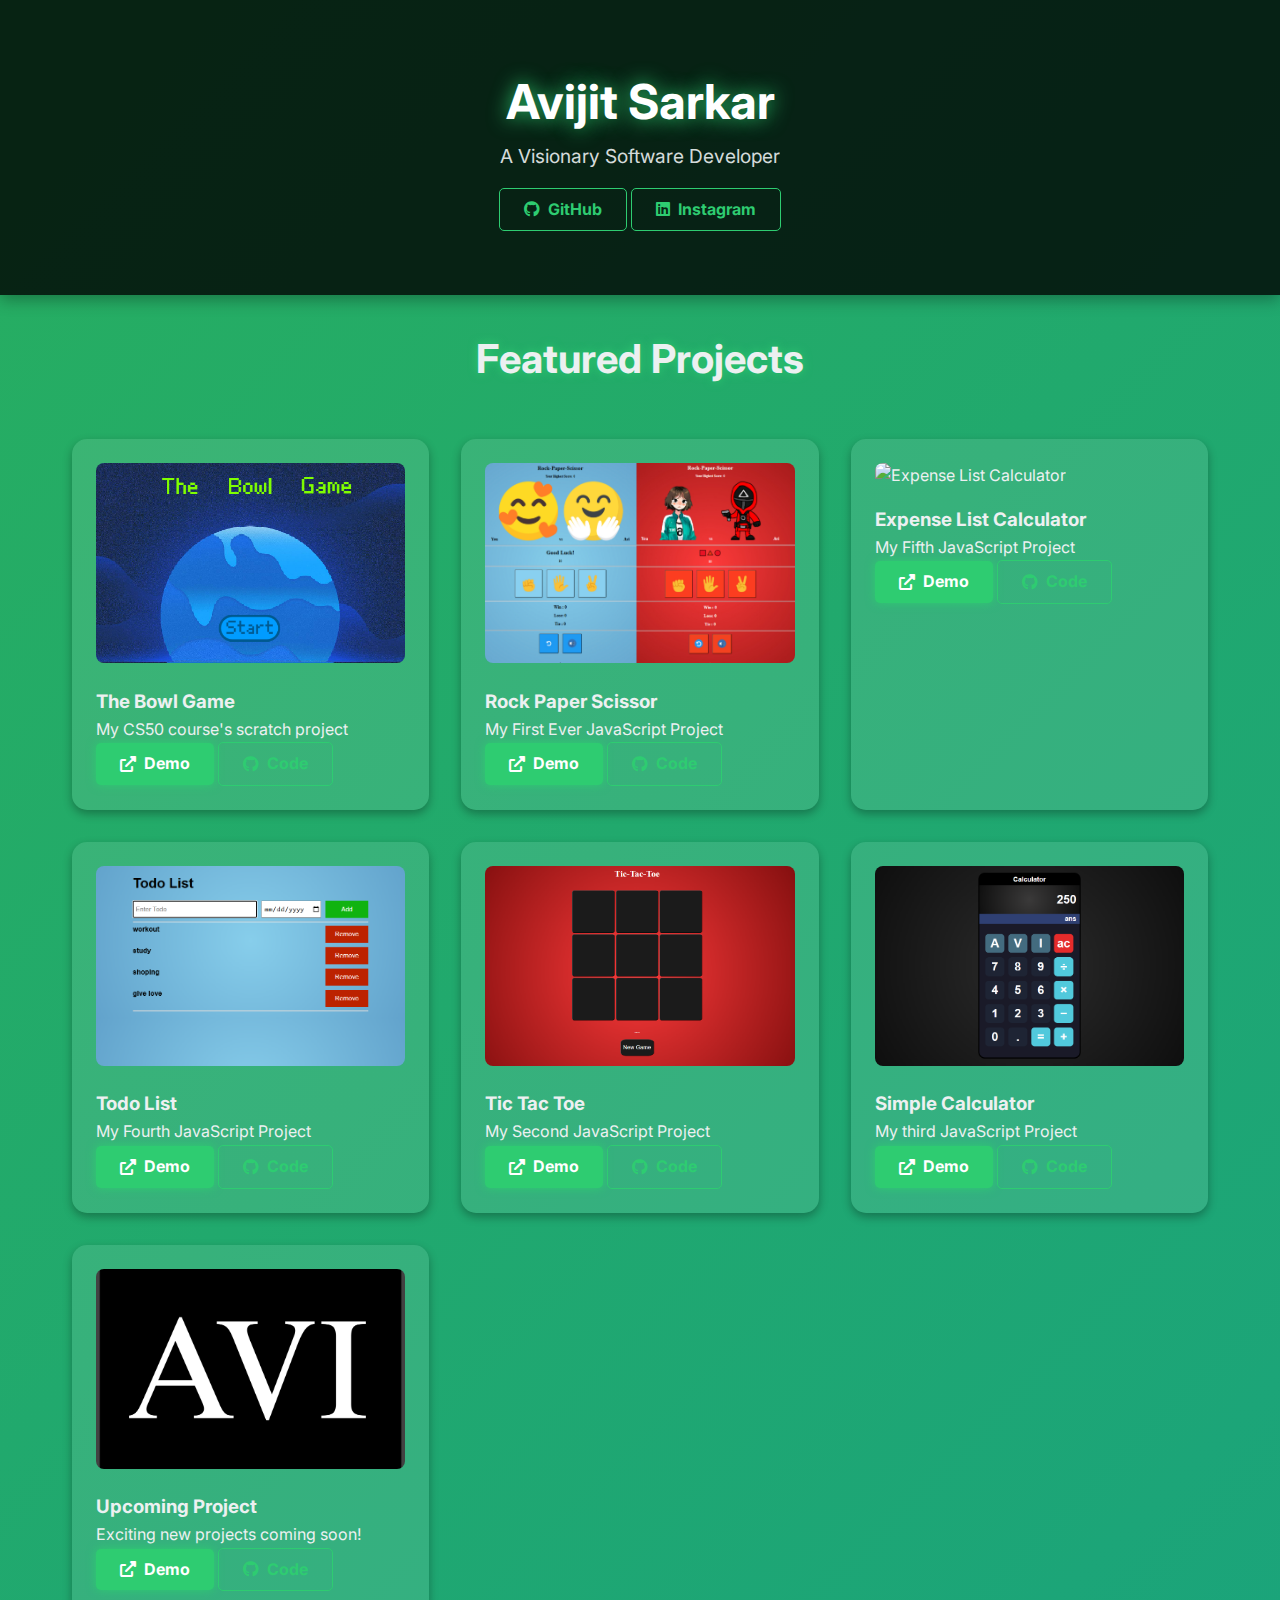
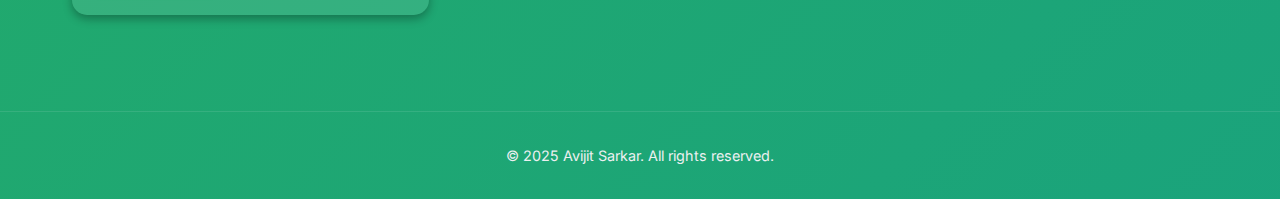
==== index.html @ c71cdaf8 "Update index.html" ====
<!DOCTYPE html>
<html lang="en">
<head>
<meta charset="UTF-8">
<meta name="viewport" content="width=device-width, initial-scale=1.0">
<title>Avijit Sarkar | Portfolio</title>
<link rel="stylesheet"
href="https://cdnjs.cloudflare.com/ajax/libs/font-awesome/6.0.0/css/all.min.css">
<link
href="https://fonts.googleapis.com/css2?family=Inter:wght@300;400;500;600;700&display=s
wap" rel="stylesheet">
<style>
/* Color Variables */
:root {
--primary-color: #2ecc71;
--secondary-color: #27ae60;
--dark-bg: #111;
--light-text: #ecf0f1;
--card-bg: rgba(255, 255, 255, 0.1);
}
* {
margin: 0;
padding: 0;
box-sizing: border-box;
font-family: 'Inter', sans-serif;
}
/* 🔥 Animated Background */
body {
background: linear-gradient(-45deg, #2c3e50, #34495e, #16a085, #27ae60);
background-size: 400% 400%;
animation: gradientBG 8s ease infinite;
color: var(--light-text);
line-height: 1.6;
overflow-x: hidden;
}
@keyframes gradientBG {
0% { background-position: 0% 50%; }
50% { background-position: 100% 50%; }
100% { background-position: 0% 50%; }
}
.container {
max-width: 1200px;
margin: 0 auto;
padding: 2rem;
}
/* 🔥 Header with Glow Effect */
header {
text-align: center;
padding: 4rem 0;
background: rgba(0, 0, 0, 0.8);
box-shadow: 0 5px 15px rgba(0, 0, 0, 0.3);
}
.header-content h1 {
font-size: 3rem;
color: #fff;
text-shadow: 0px 0px 20px var(--primary-color);
}
.header-content p {
font-size: 1.2rem;
opacity: 0.9;
}
/* 🔥 Animated Project Cards */
.projects-grid {
display: grid;
grid-template-columns: repeat(auto-fit, minmax(300px, 1fr));
gap: 2rem;
margin-top: 3rem;
}
.project-card {
background: var(--card-bg);
border-radius: 15px;
padding: 1.5rem;
transition: transform 0.4s ease, box-shadow 0.3s ease;
position: relative;
overflow: hidden;
box-shadow: 0px 4px 10px rgba(0, 0, 0, 0.3);
}
.project-card:hover {
transform: scale(1.05);
box-shadow: 0px 10px 30px rgba(0, 255, 100, 0.5);
}
/* 🔥 Project Image */
.project-image {
width: 100%;
height: 200px;
object-fit: cover;
border-radius: 8px;
margin-bottom: 1rem;
transition: transform 0.3s ease;
}
.project-card:hover .project-image {
transform: scale(1.1);
}
/* 🔥 Buttons with Neon Glow */
.btn {
padding: 0.5rem 1.5rem;
border-radius: 5px;
text-decoration: none;
display: inline-flex;
align-items: center;
gap: 0.5rem;
transition: all 0.3s ease-in-out;
font-weight: bold;
}
.btn-primary {
background: var(--primary-color);
color: white;
box-shadow: 0 0 10px var(--primary-color);
}
.btn-primary:hover {
background: var(--secondary-color);
box-shadow: 0 0 20px var(--secondary-color);
}
.btn-ghost {
border: 1px solid var(--primary-color);
color: var(--primary-color);
}
.btn-ghost:hover {
background: var(--primary-color);
color: white;
}
/* 🔥 Footer */
footer {
text-align: center;
padding: 2rem;
margin-top: 4rem;
border-top: 1px solid rgba(255, 255, 255, 0.1);
font-size: 0.9rem;
}
</style>
</head>
<body>
<header>
<div class="header-content">
<h1>Avijit Sarkar</h1>
<p>A Visionary Software Developer</p>
<div class="social-links" style="margin-top: 1rem;">
<a href="https://github.com/AnoySarkar" class="btn btn-ghost"><i class="fab fa-github"></i> GitHub</a>
<a href="https://www.instagram.com/avijit.sarkar__/" class="btn btn-ghost"><i class="fab fa-linkedin"></i> Instagram</a>
</div>
</div>
</header>
<div class="container">
<h2 style="text-align: center; font-size: 2.5rem; text-shadow: 0 0 10px
var(--primary-color);">Featured Projects</h2>
<div class="projects-grid" id="projects-container">
<!-- Projects will be injected here by JavaScript -->
</div>
</div>
<footer>
<p>&copy; 2025 Avijit Sarkar. All rights reserved.</p>
</footer>
<script>
// Project data - simply add new projects here
const projects = [
{
title: "The Bowl Game",
description: "My CS50 course's scratch project",
image: "tbg_ss.png",
tags: ["Scratch"],
demo: "https://scratch.mit.edu/projects/798036340/",
code: "https://scratch.mit.edu/projects/798036340/editor/"
},
{
title: "Rock Paper Scissor",
description: "My First Ever JavaScript Project",
image: "RPS_ss.jpg",
tags: ["HTML", "CSS", "JavaScript"],
demo: "RockPaperScissor.html",
code: "https://github.com/AnoySarkar/AnoyProjects/blob/main/RockPaperScissor.html"
},

{
title: "Expense List Calculator",
description: "My Fifth JavaScript Project",
image: "expense.png",
tags: ["HTML", "CSS", "JavaScript"],
demo: "ExpenseList.html",
code: "#"
},

{
title: "Todo List",
description: "My Fourth JavaScript Project",
image: "todo2.png",
tags: ["HTML", "CSS", "JavaScript"],
demo: "11-todoList.html",
code: "#"
},
  
{
title: "Tic Tac Toe",
description: "My Second JavaScript Project",
image: "rps.png",
tags: ["HTML", "CSS", "JavaScript"],
demo: "ttt.html",
code: "https://github.com/AnoySarkar/AnoyProjects/blob/main/ttt.html"
},
{
title: "Simple Calculator",
description: "My third JavaScript Project",
image: "calculator.png",
tags: ["HTML", "CSS", "JavaScript"],
demo: "calculator.html",
code: "#"
},
{
title: "Upcoming Project",
description: "Exciting new projects coming soon!",
image: "avi.jpg",
tags: ["Coming Soon"],
demo: "#",
code: "#"
}
];
// Generate project cards dynamically
const projectsContainer = document.getElementById('projects-container');
projects.forEach(project => {
const projectCard = document.createElement('div');
projectCard.className = 'project-card';
projectCard.innerHTML = `
<img src="${project.image}" alt="${project.title}" class="project-image">
<h3>${project.title}</h3>
<p>${project.description}</p>
<div class="project-links">
<a href="${project.demo}" class="btn btn-primary" target="_blank"><i class="fas
fa-external-link-alt"></i> Demo</a>
<a href="${project.code}" class="btn btn-ghost" target="_blank"><i class="fab
fa-github"></i> Code</a>
</div>
`;
projectsContainer.appendChild(projectCard);
});
</script>
</body>
</html>
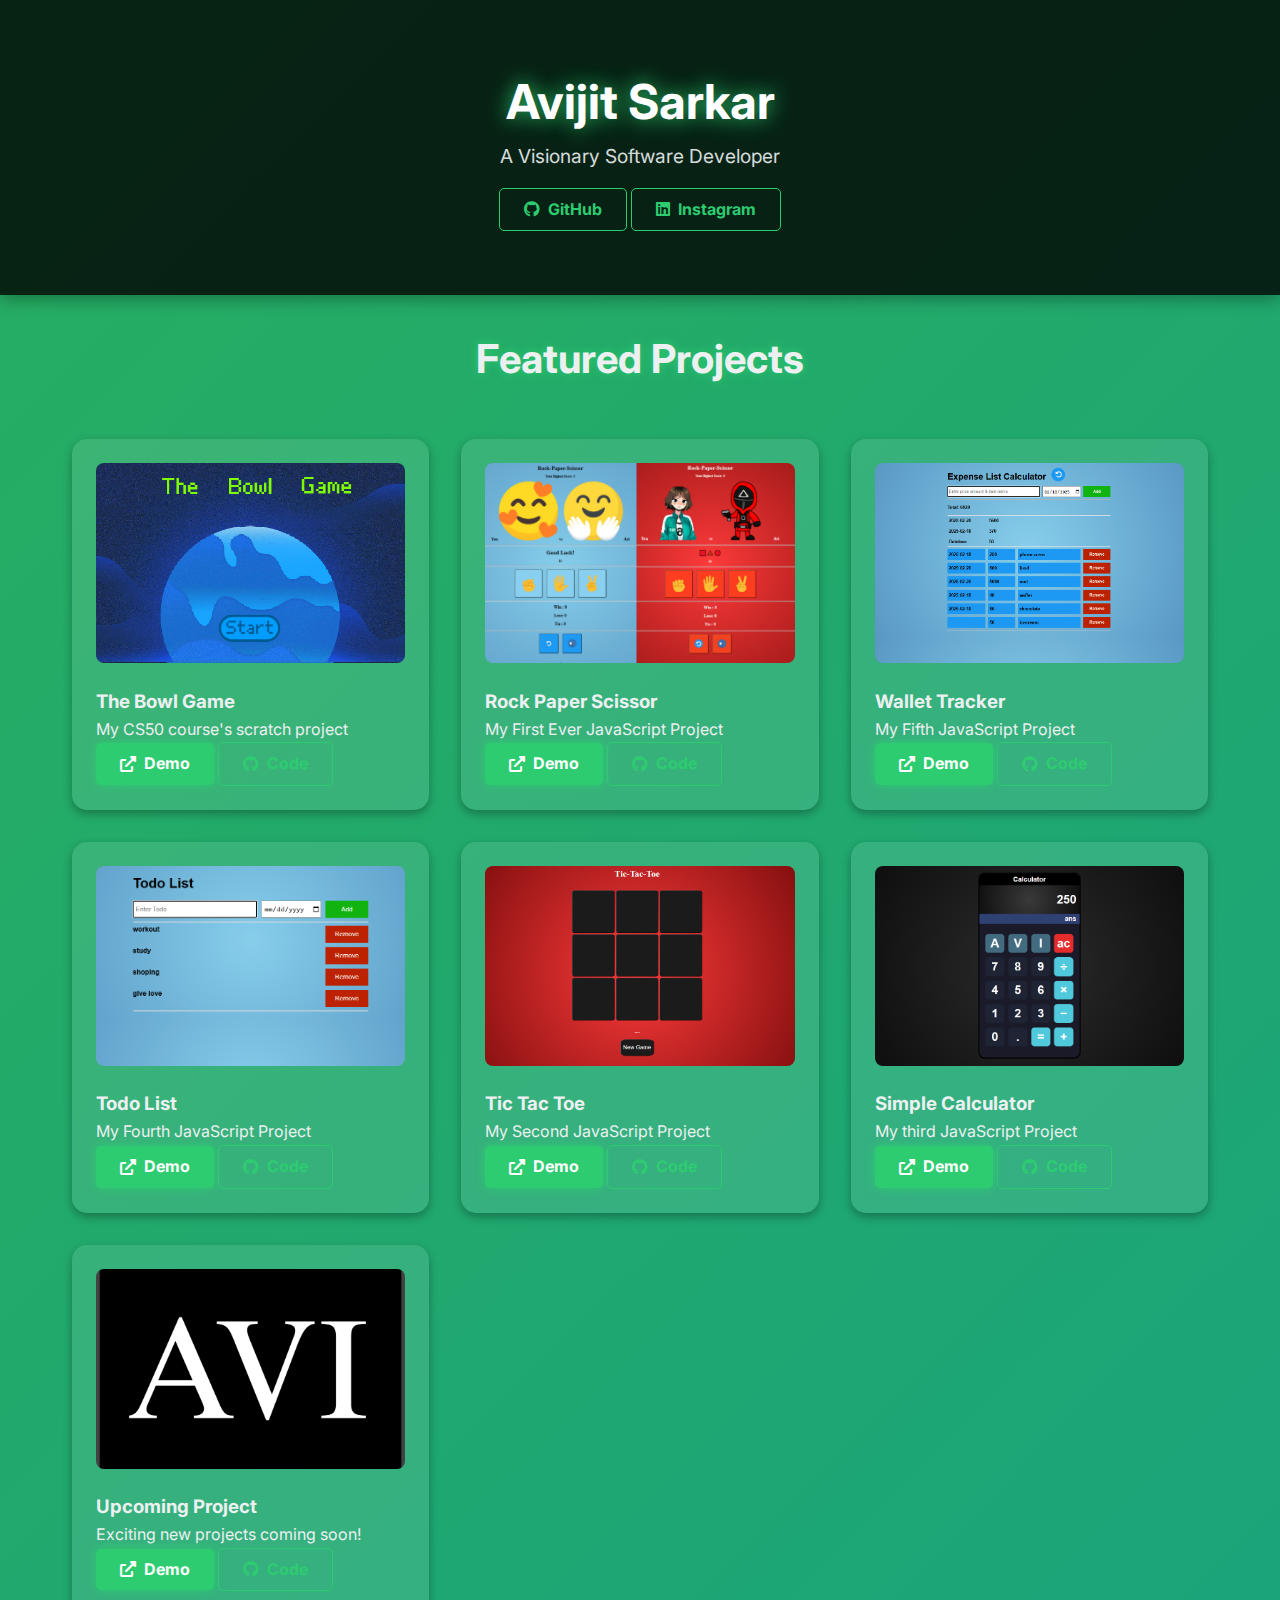
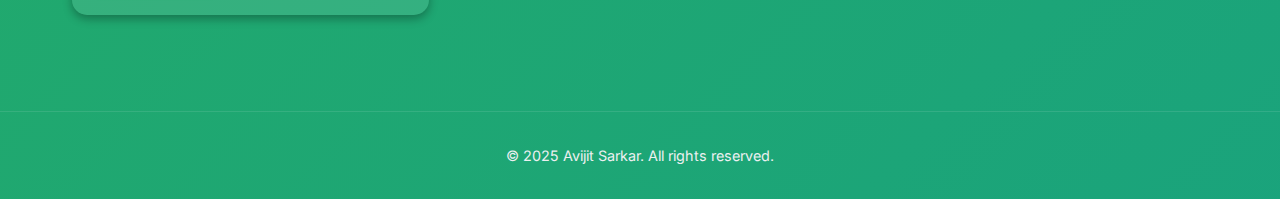
==== commit 8682c1d8: "Update index.html" ====
--- a/index.html
+++ b/index.html
@@ -171,11 +171,11 @@
 },
 
 {
-title: "Expense List Calculator",
+title: "Wallet Tracker",
 description: "My Fifth JavaScript Project",
 image: "expense.png",
 tags: ["HTML", "CSS", "JavaScript"],
-demo: "ExpenseList.html",
+demo: "walletTracker.html",
 code: "#"
 },
 
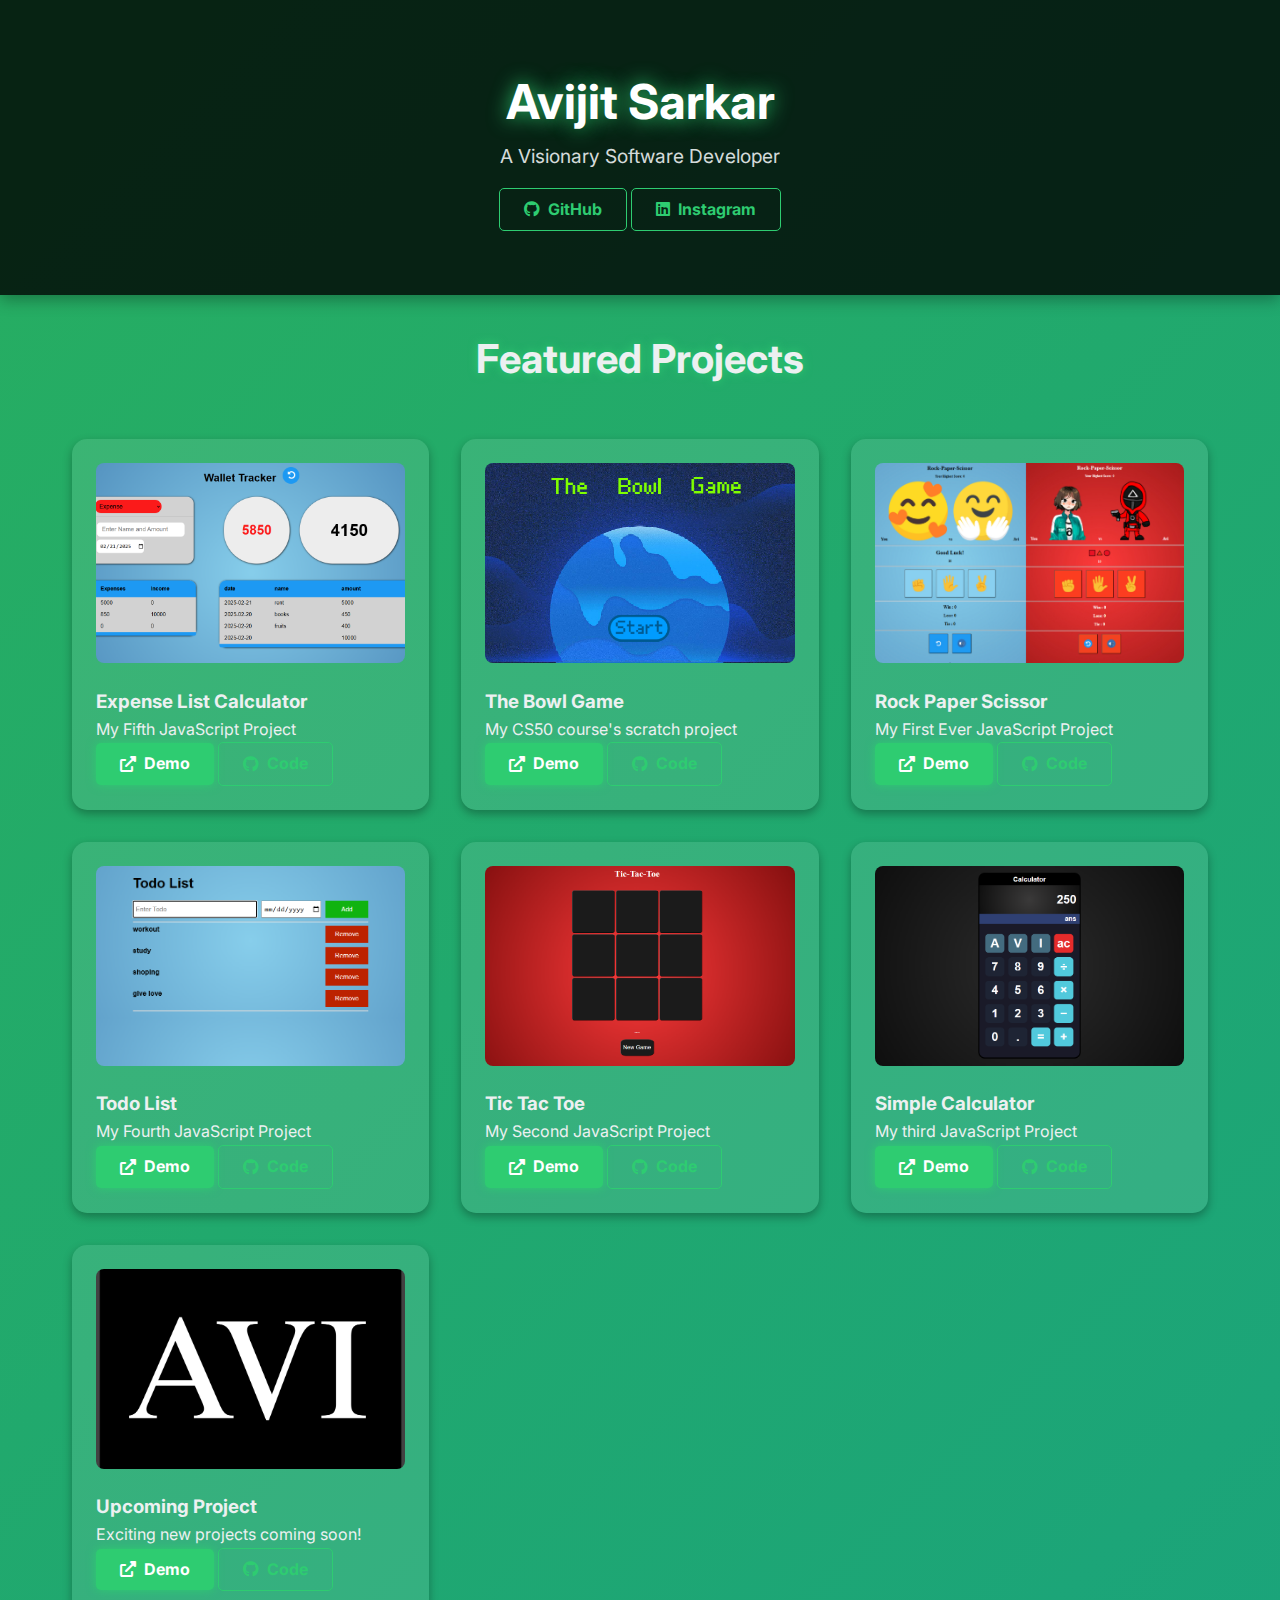
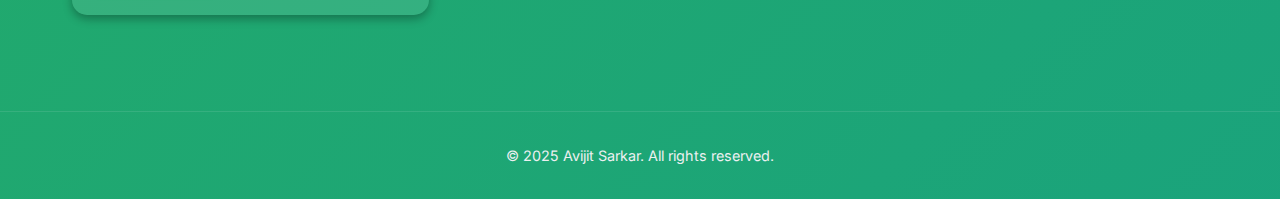
==== commit f20baba1: "Update index.html" ====
--- a/index.html
+++ b/index.html
@@ -153,6 +153,17 @@
 <script>
 // Project data - simply add new projects here
 const projects = [
+
+
+{
+title: "Expense List Calculator",
+description: "My Fifth JavaScript Project",
+image: "expense.png",
+tags: ["HTML", "CSS", "JavaScript"],
+demo: "ExpenseList.html",
+code: "#"
+},
+
 {
 title: "The Bowl Game",
 description: "My CS50 course's scratch project",
@@ -168,15 +179,6 @@
 tags: ["HTML", "CSS", "JavaScript"],
 demo: "RockPaperScissor.html",
 code: "https://github.com/AnoySarkar/AnoyProjects/blob/main/RockPaperScissor.html"
-},
-
-{
-title: "Wallet Tracker",
-description: "My Fifth JavaScript Project",
-image: "expense.png",
-tags: ["HTML", "CSS", "JavaScript"],
-demo: "walletTracker.html",
-code: "#"
 },
 
 {
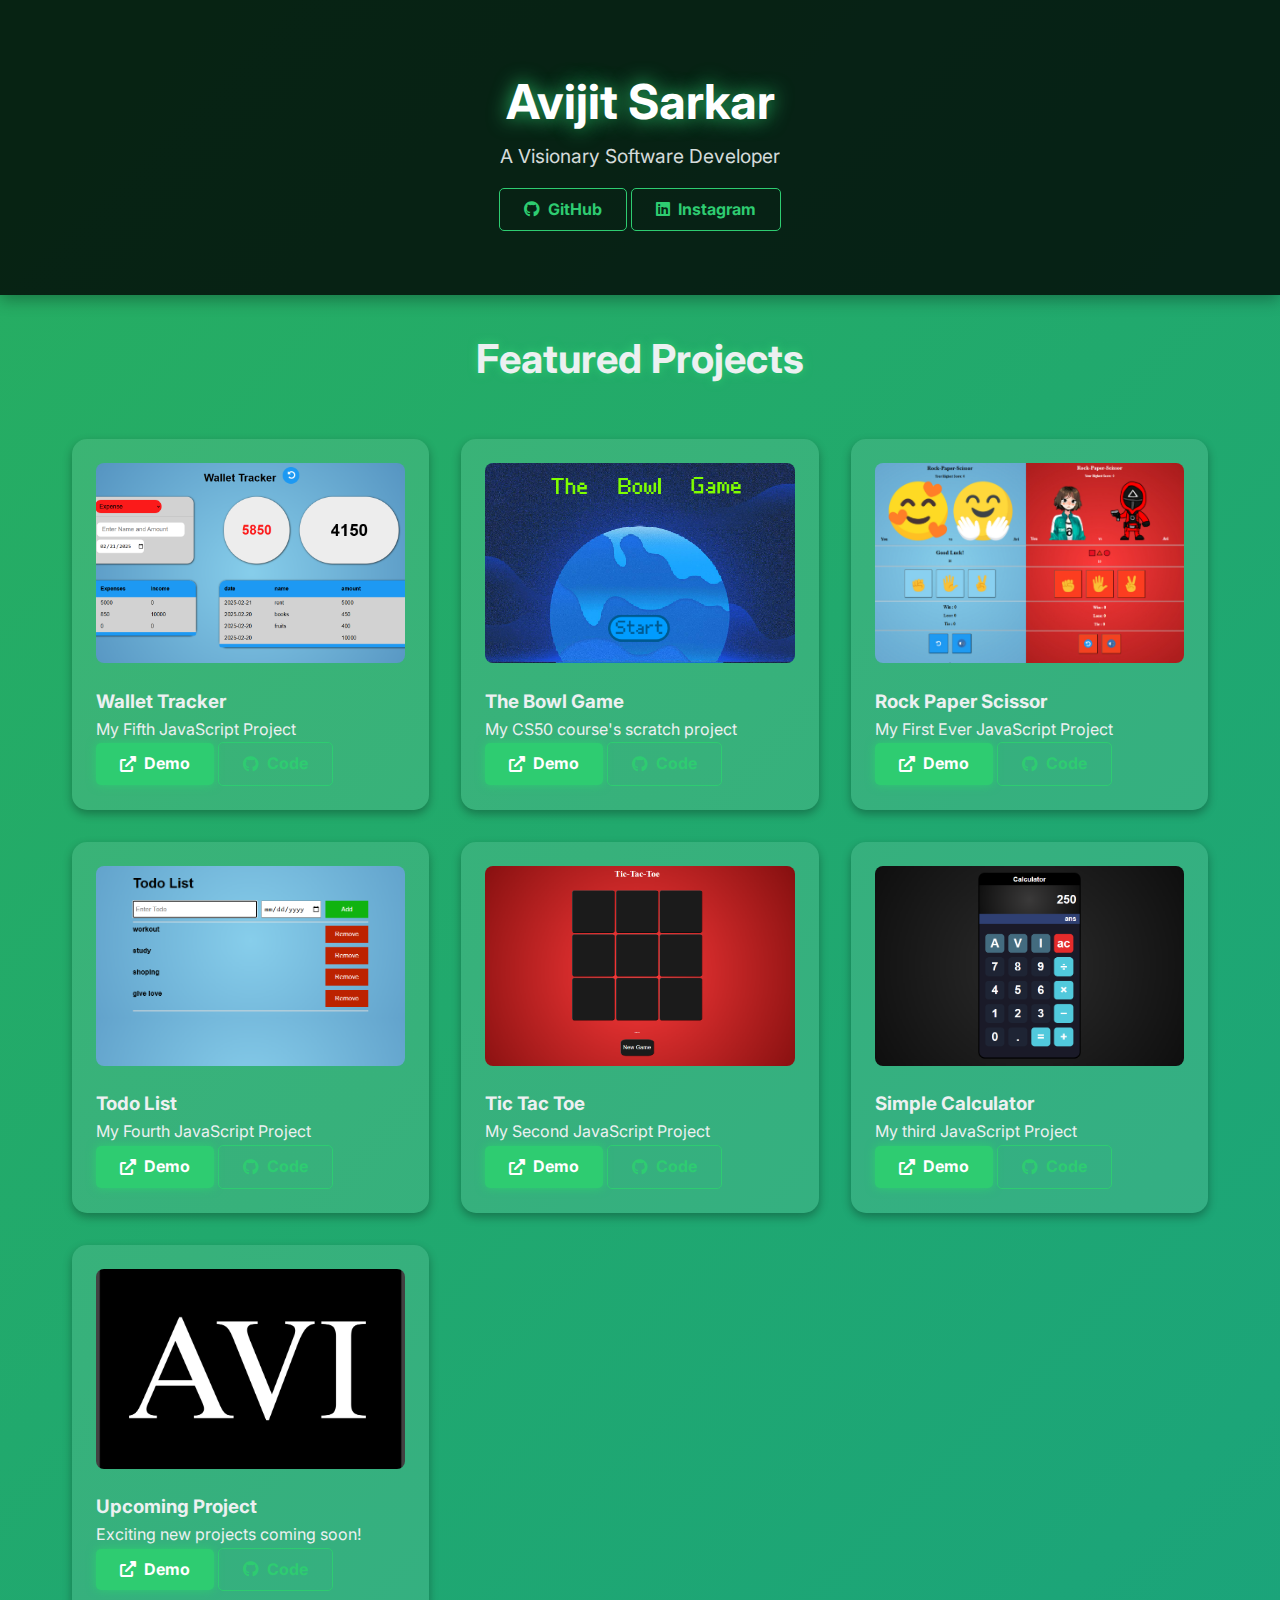
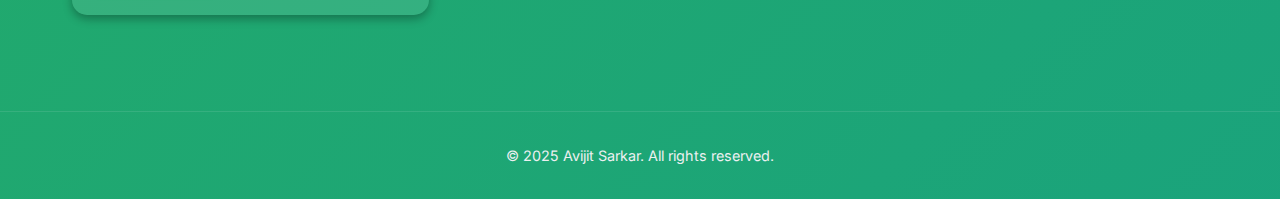
==== commit 5550402a: "Update index.html" ====
--- a/index.html
+++ b/index.html
@@ -156,11 +156,11 @@
 
 
 {
-title: "Expense List Calculator",
+title: "Wallet Tracker",
 description: "My Fifth JavaScript Project",
 image: "expense.png",
 tags: ["HTML", "CSS", "JavaScript"],
-demo: "ExpenseList.html",
+demo: "walletTracker.html",
 code: "#"
 },
 
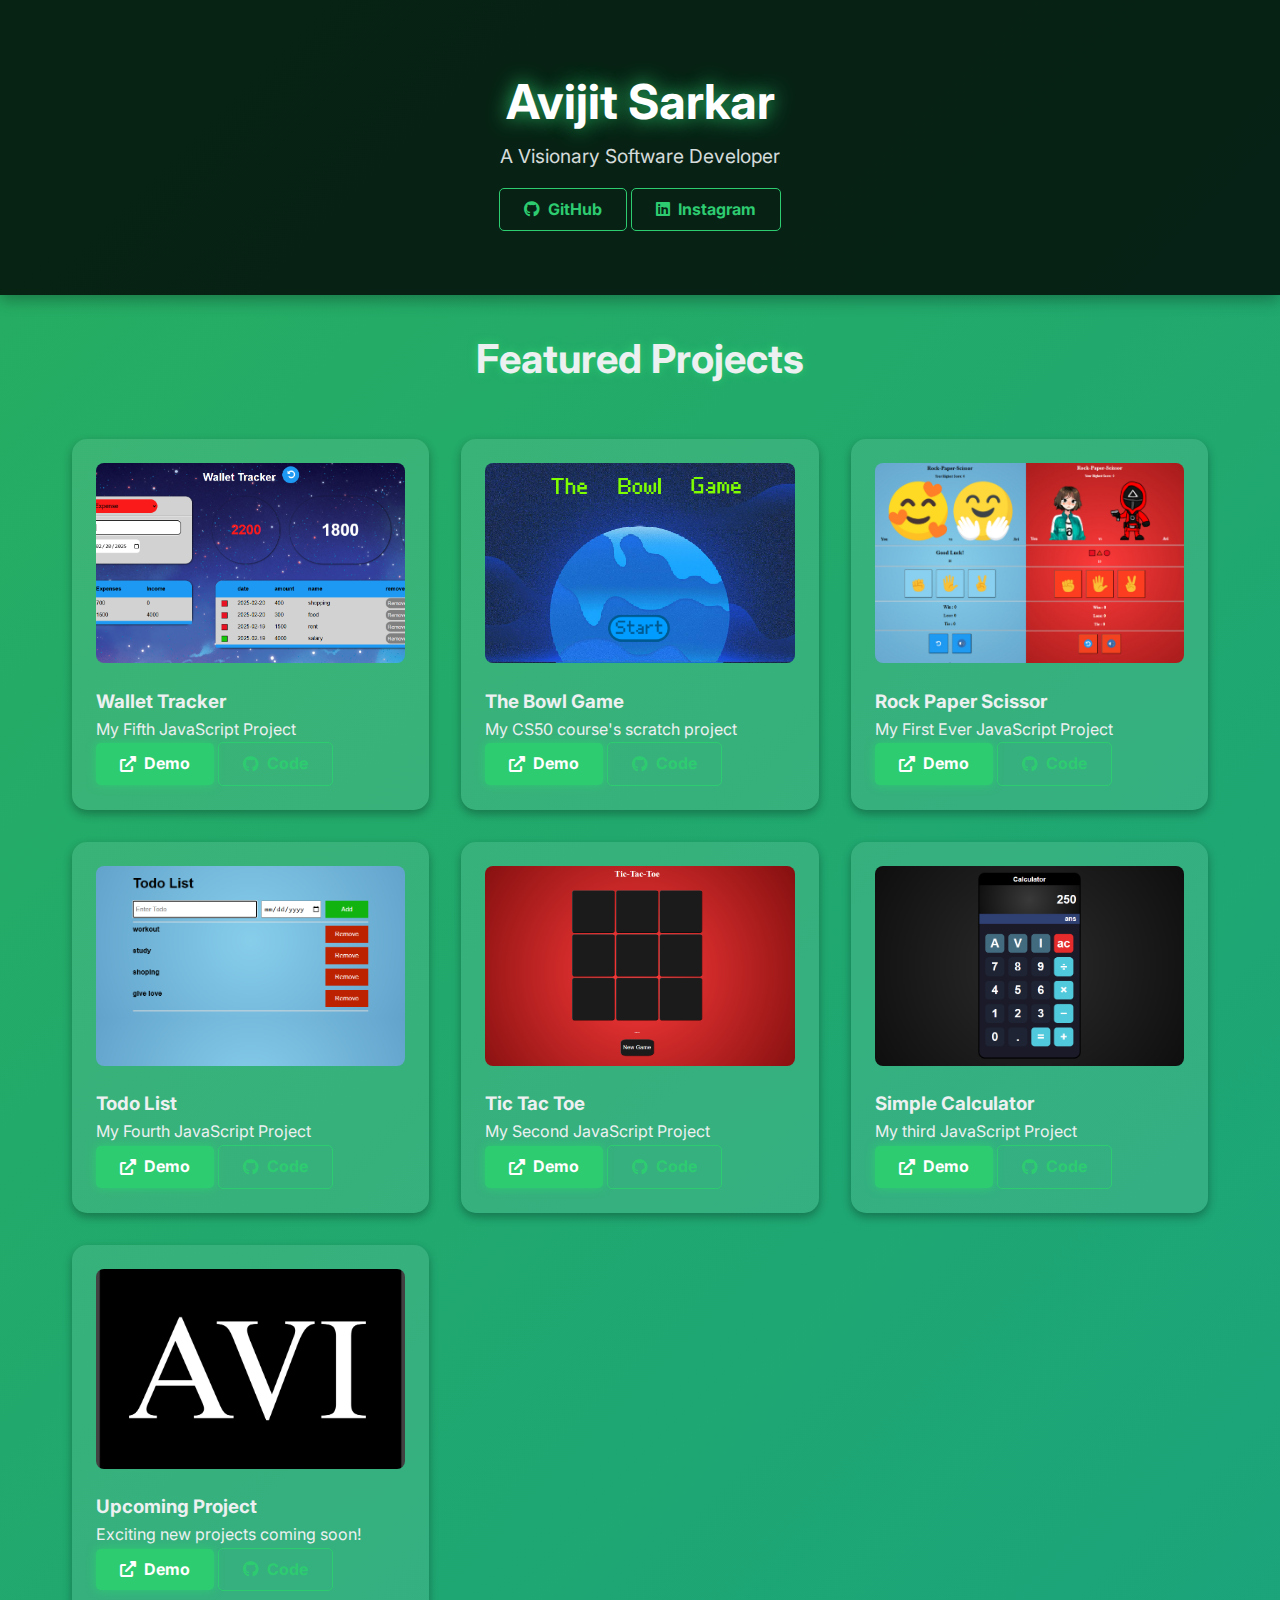
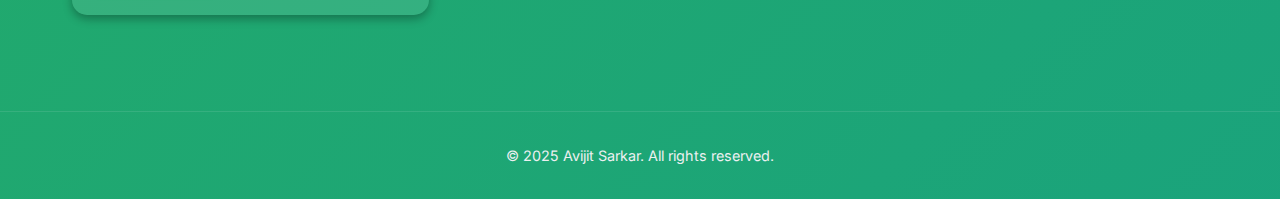
==== commit f4ffe39c: "Update index.html" ====
--- a/index.html
+++ b/index.html
@@ -158,7 +158,7 @@
 {
 title: "Wallet Tracker",
 description: "My Fifth JavaScript Project",
-image: "expense.png",
+image: "expense2.png",
 tags: ["HTML", "CSS", "JavaScript"],
 demo: "walletTracker.html",
 code: "#"
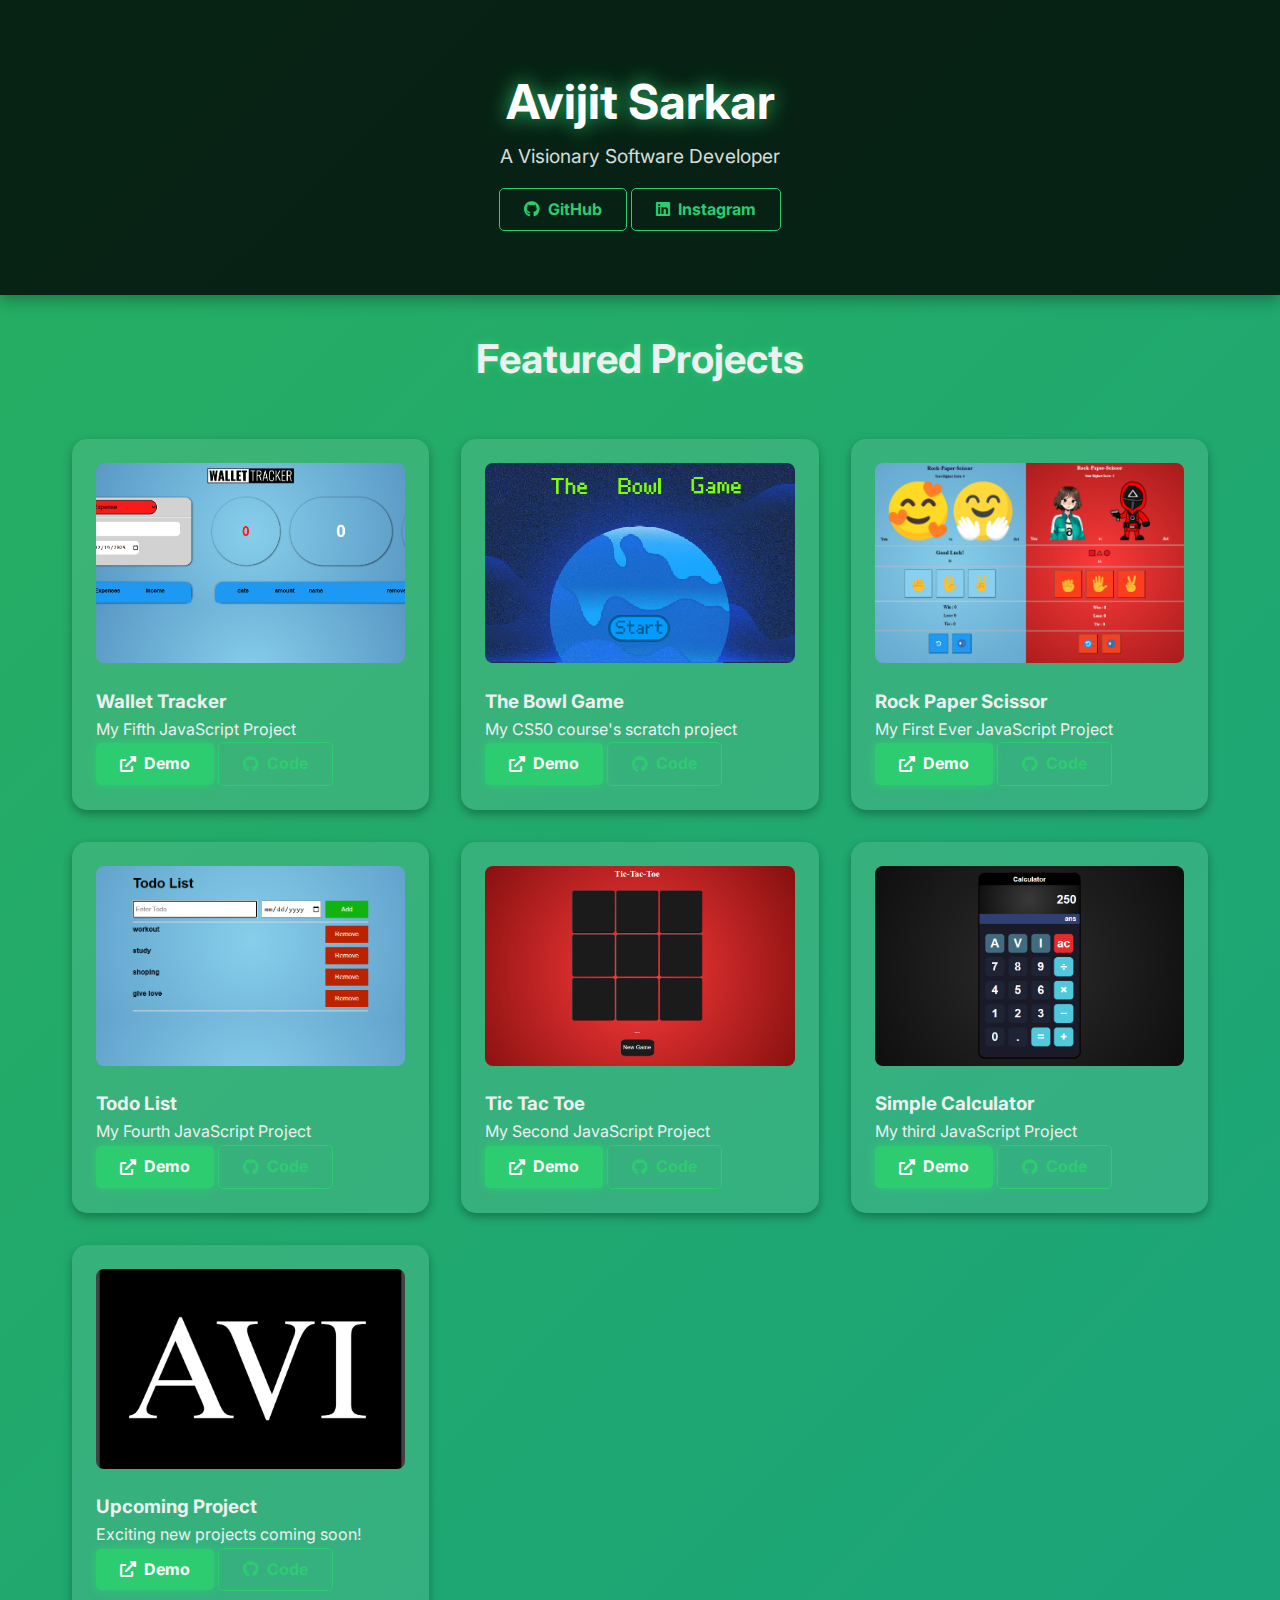
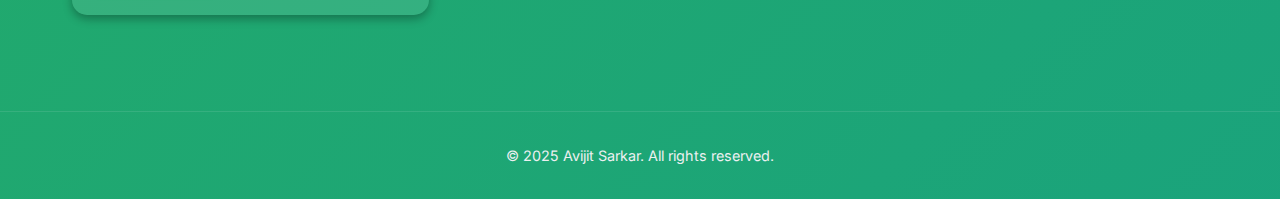
==== commit 573aefd6: "Update index.html" ====
--- a/index.html
+++ b/index.html
@@ -158,7 +158,7 @@
 {
 title: "Wallet Tracker",
 description: "My Fifth JavaScript Project",
-image: "expense2.png",
+image: "expense3.png",
 tags: ["HTML", "CSS", "JavaScript"],
 demo: "walletTracker.html",
 code: "#"
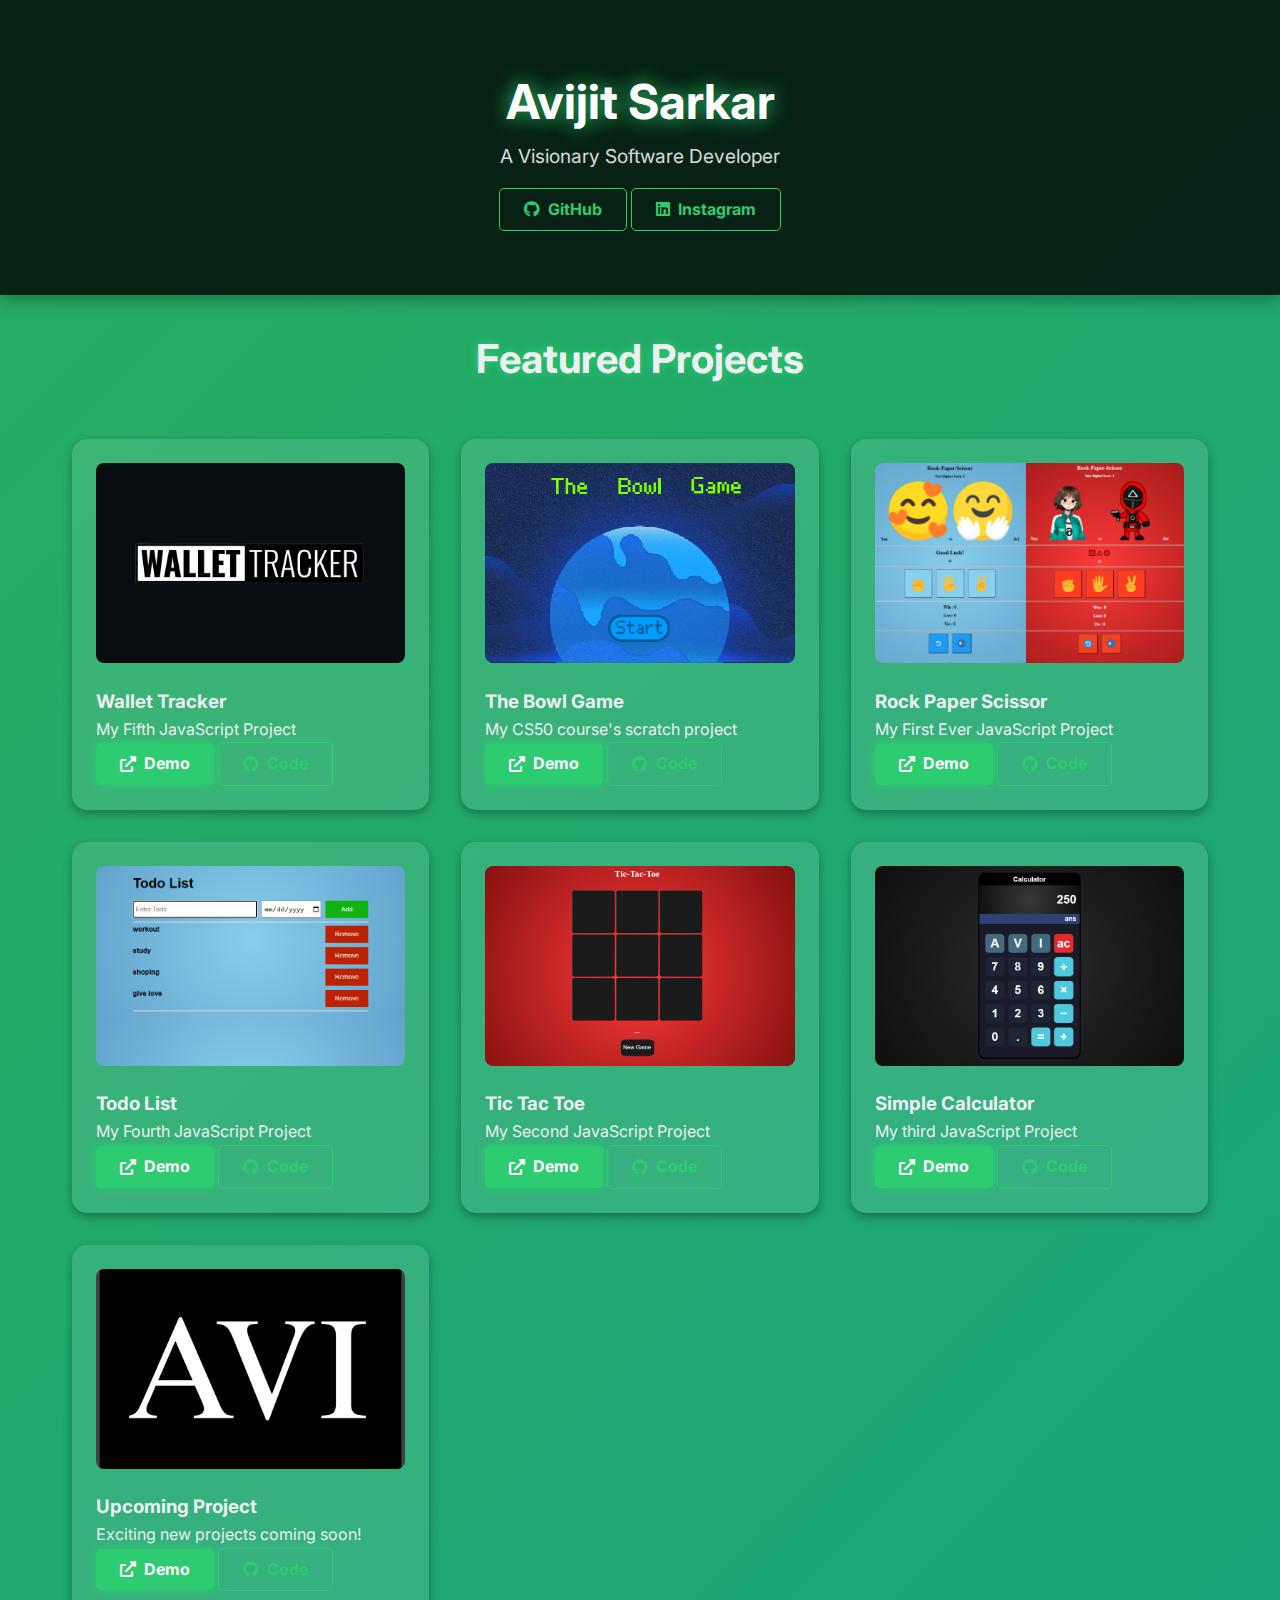
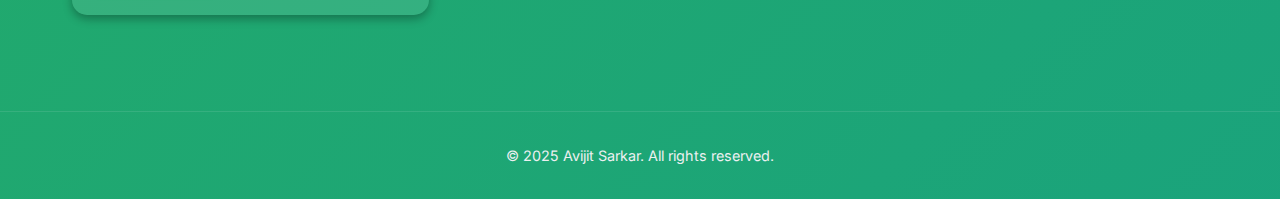
==== commit 53092fed: "Update index.html" ====
--- a/index.html
+++ b/index.html
@@ -158,7 +158,7 @@
 {
 title: "Wallet Tracker",
 description: "My Fifth JavaScript Project",
-image: "expense3.png",
+image: "expense3.jpg",
 tags: ["HTML", "CSS", "JavaScript"],
 demo: "walletTracker.html",
 code: "#"
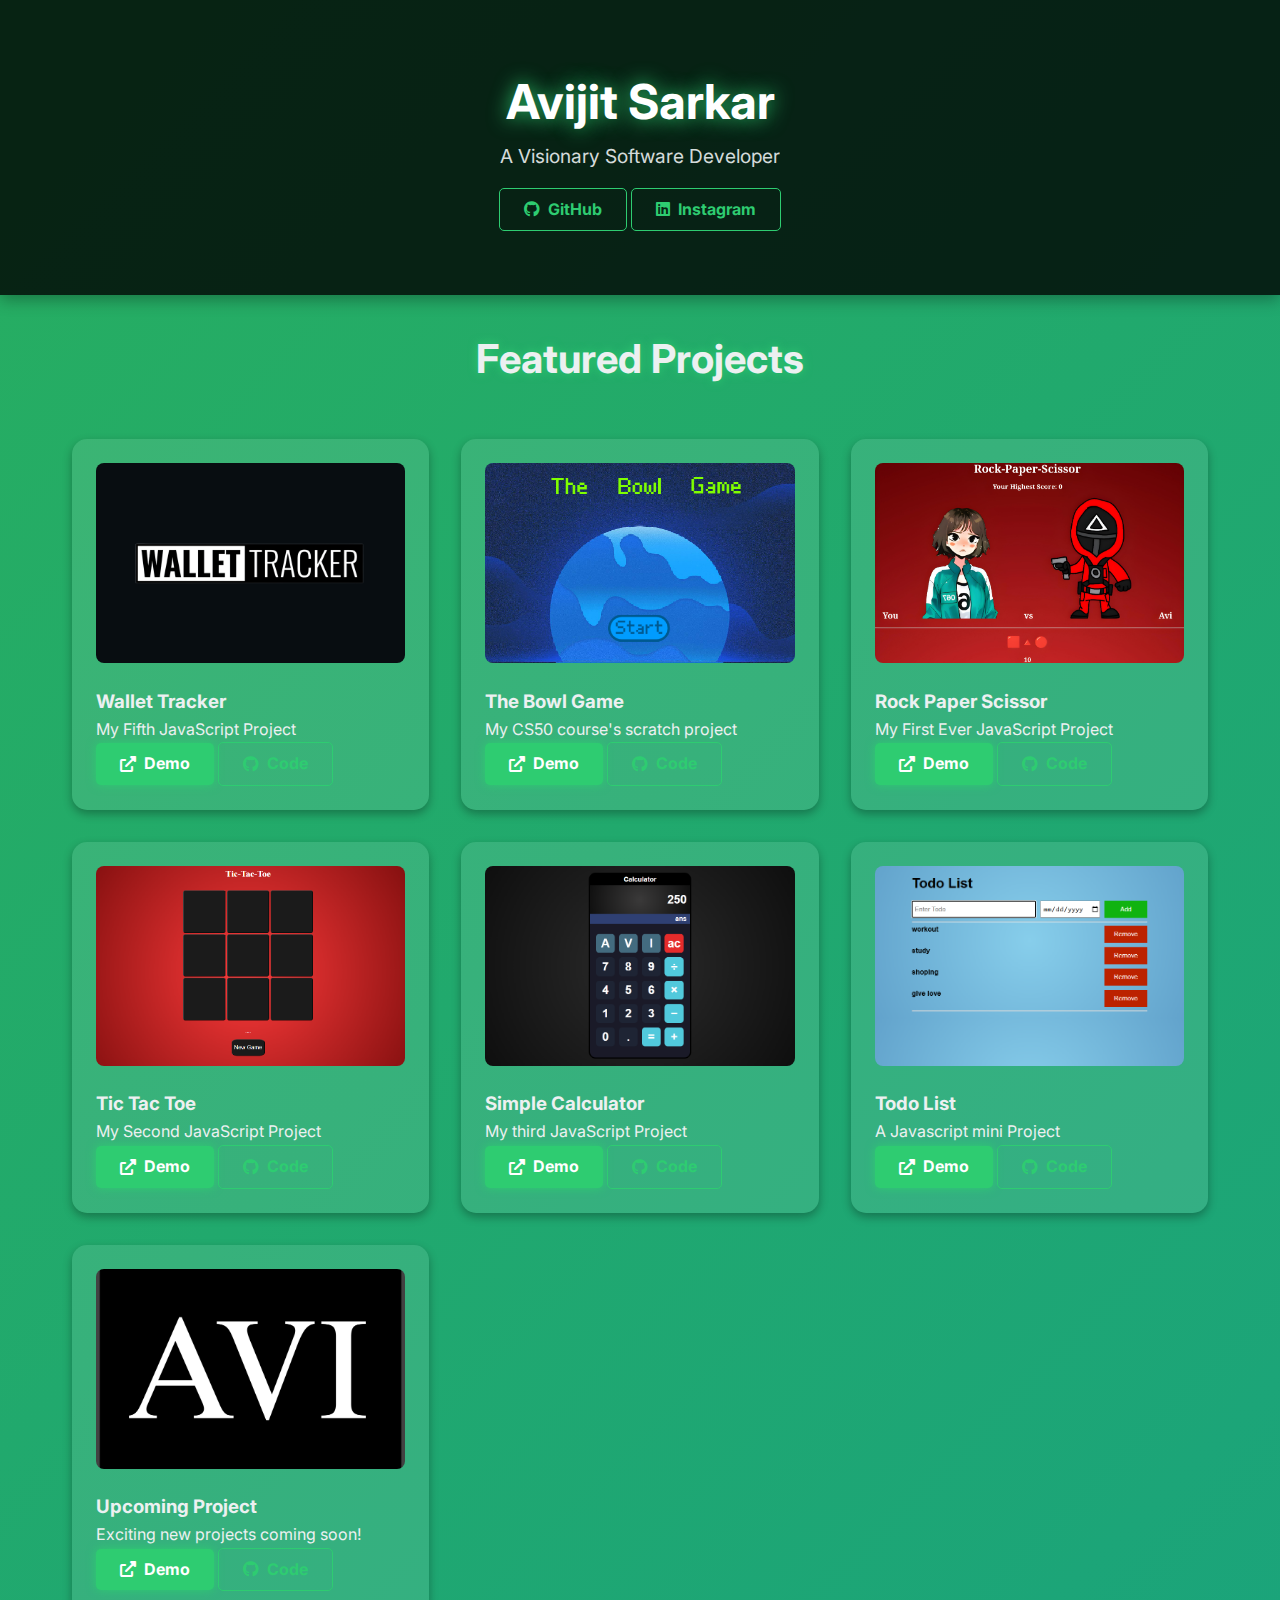
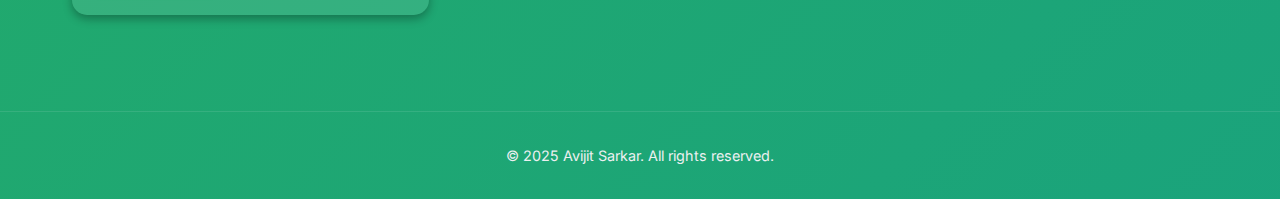
==== commit 784aea2e: "Update index.html" ====
--- a/index.html
+++ b/index.html
@@ -175,19 +175,10 @@
 {
 title: "Rock Paper Scissor",
 description: "My First Ever JavaScript Project",
-image: "RPS_ss.jpg",
-tags: ["HTML", "CSS", "JavaScript"],
-demo: "RockPaperScissor.html",
+image: "RPS.jpg",
+tags: ["HTML", "CSS", "JavaScript"],
+demo: "rps_squidgame.html",
 code: "https://github.com/AnoySarkar/AnoyProjects/blob/main/RockPaperScissor.html"
-},
-
-{
-title: "Todo List",
-description: "My Fourth JavaScript Project",
-image: "todo2.png",
-tags: ["HTML", "CSS", "JavaScript"],
-demo: "11-todoList.html",
-code: "#"
 },
   
 {
@@ -204,6 +195,15 @@
 image: "calculator.png",
 tags: ["HTML", "CSS", "JavaScript"],
 demo: "calculator.html",
+code: "#"
+},
+
+{
+title: "Todo List",
+description: "A Javascript mini Project",
+image: "todo2.png",
+tags: ["HTML", "CSS", "JavaScript"],
+demo: "11-todoList.html",
 code: "#"
 },
 {
